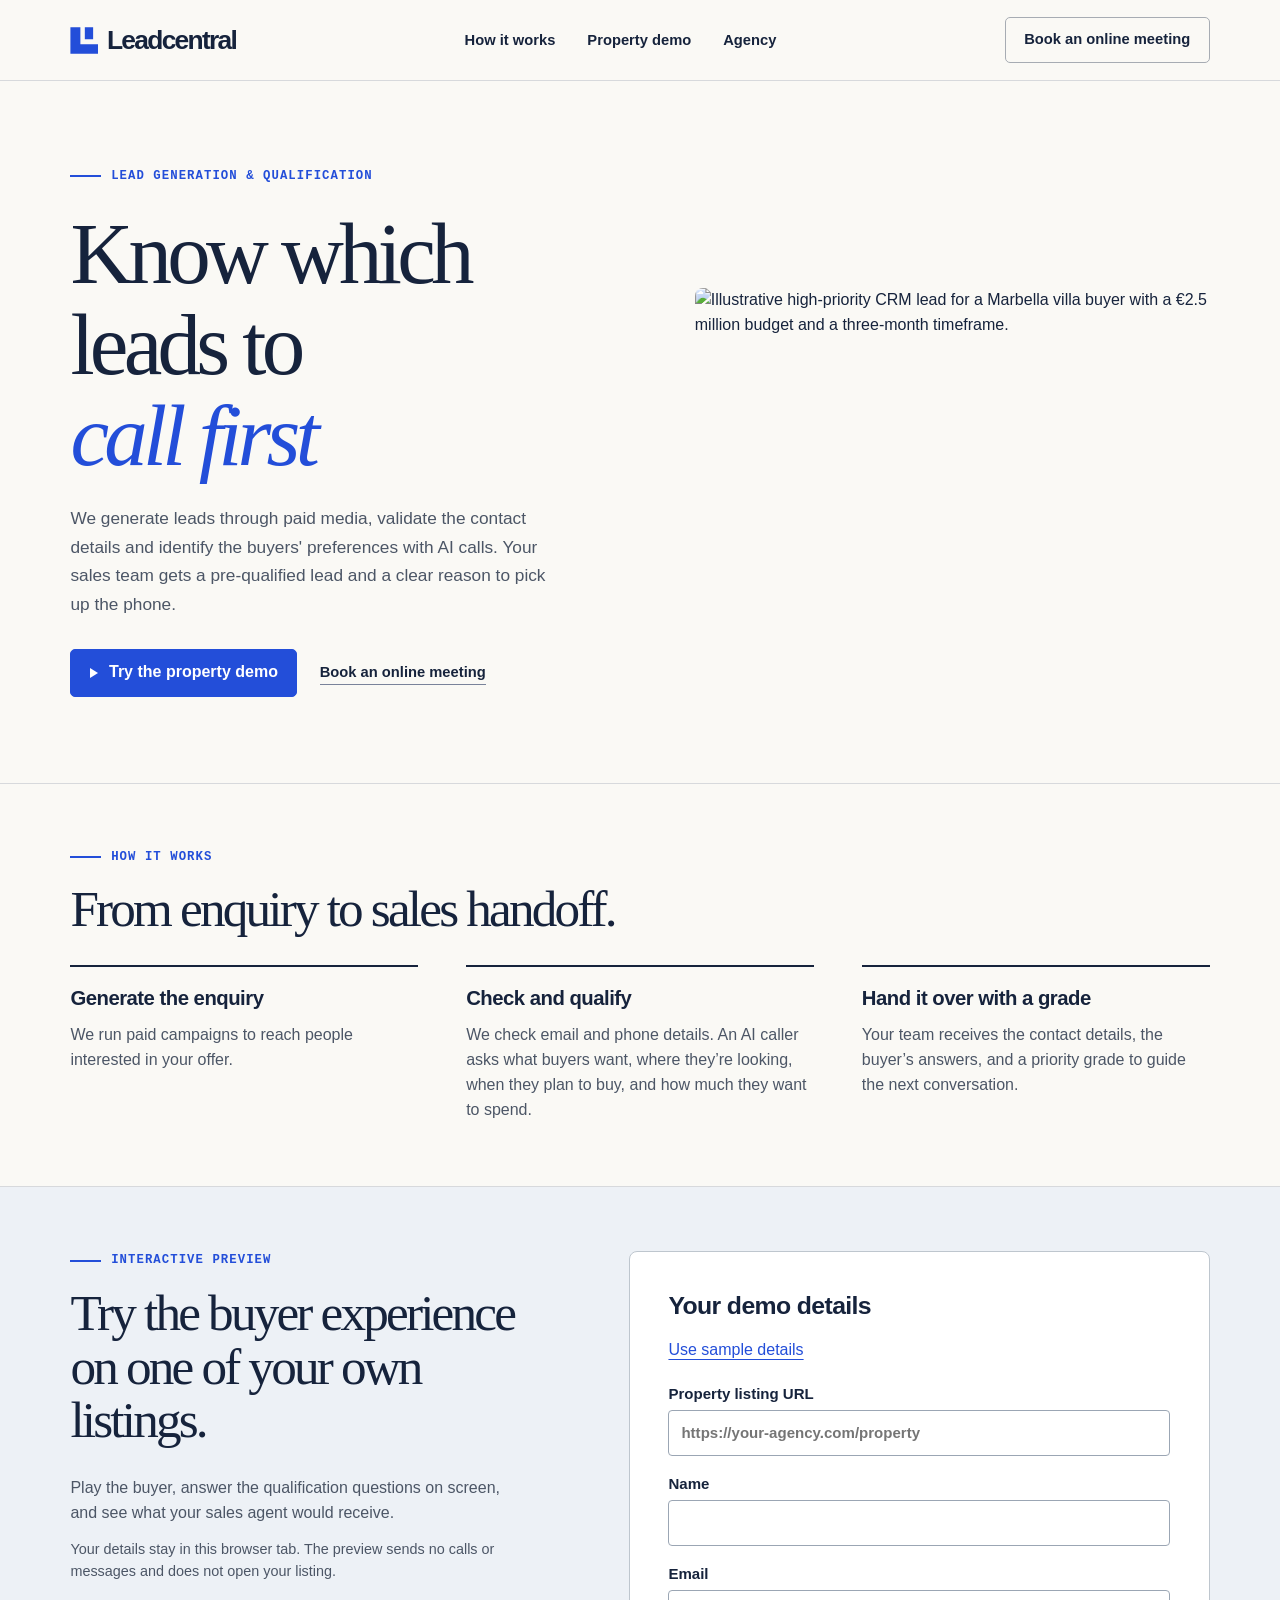
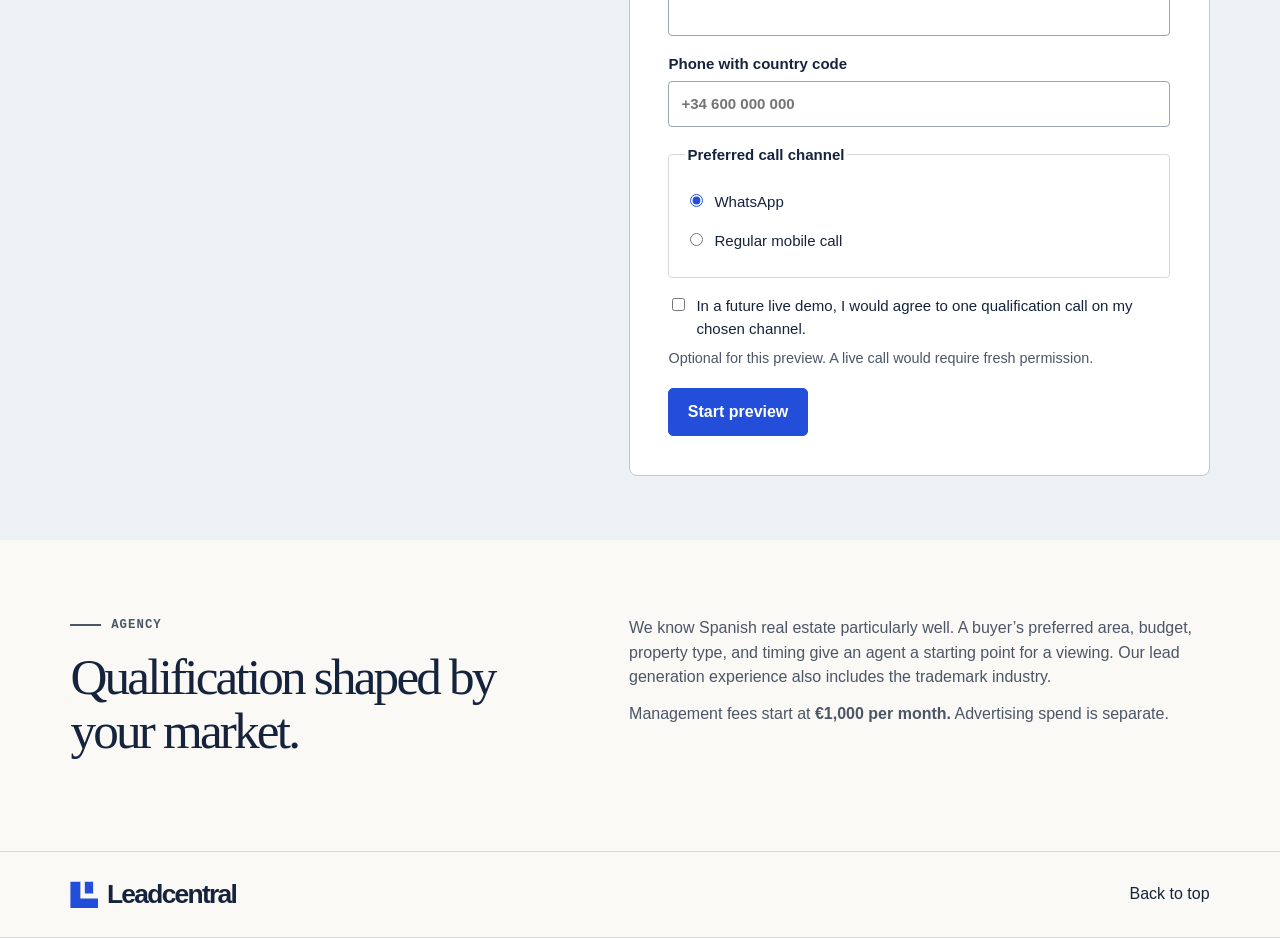
==== index.html @ 7fee4b31 "Add files via upload" ====
<!doctype html>
<html lang="en">
<head>
  <meta charset="utf-8">
  <meta name="viewport" content="width=device-width,initial-scale=1">
  <meta name="description" content="Paid-media lead generation and qualification. Try Leadcentral’s property buyer preview and see the record your sales team receives.">
  <title>Leadcentral | Lead generation and qualification</title>
  <link rel="stylesheet" href="styles.css">
  <script defer src="app.js"></script>
</head>
<body>
<header><div class="wrap bar"><a class="brand" href="#home" aria-label="Leadcentral home"><i aria-hidden="true"></i>Leadcentral</a>
  <nav aria-label="Main"><a href="#process">How it works</a><a href="#demo">Property demo</a><a href="#agency">Agency</a></nav>
  <a class="booking outline" href="#booking">Book an online meeting</a></div></header>
<main id="home">
<section class="hero wrap">
  <div class="hero-copy"><p class="eyebrow"><span class="dash"></span> Lead generation &amp; qualification</p>
  <h1>Know which leads to <em>call first</em></h1>
  <p class="intro">We generate leads through paid media, validate the contact details and identify the buyers' preferences with AI calls. Your sales team gets a pre-qualified lead and a clear reason to pick up the phone.</p>
  <div class="actions"><a class="primary" href="#demo"><span class="play" aria-hidden="true"></span>Try the property demo</a><a class="textlink booking" href="#booking">Book an online meeting</a></div></div>
  <img class="hero-image" src="assets/marbella-lead.webp" width="2752" height="1536" alt="Illustrative high-priority CRM lead for a Marbella villa buyer with a €2.5 million budget and a three-month timeframe.">
</section>
<section id="process" class="section ruled"><div class="wrap"><p class="eyebrow"><span class="dash"></span> How it works</p><h2>From enquiry to sales handoff.</h2>
  <div class="columns"><article><h3>Generate the enquiry</h3><p>We run paid campaigns to reach people interested in your offer.</p></article><article><h3>Check and qualify</h3><p>We check email and phone details. An AI caller asks what buyers want, where they’re looking, when they plan to buy, and how much they want to spend.</p></article><article><h3>Hand it over with a grade</h3><p>Your team receives the contact details, the buyer’s answers, and a priority grade to guide the next conversation.</p></article></div></div></section>
<section id="demo" class="section demo"><div class="wrap demo-layout"><div><p class="eyebrow"><span class="dash"></span> Interactive preview</p><h2>Try the buyer experience on one of your own listings.</h2><p>Play the buyer, answer the qualification questions on screen, and see what your sales agent would receive.</p><p class="note">Your details stay in this browser tab. The preview sends no calls or messages and does not open your listing.</p></div>
<div class="panel"><form id="contact"><h3 tabindex="-1">Your demo details</h3><button class="sample" type="button" id="sample">Use sample details</button>
<label>Property listing URL<input required type="url" name="listing" placeholder="https://your-agency.com/property" maxlength="2000"></label>
<label>Name<input required name="name" autocomplete="name" maxlength="120"></label>
<label>Email<input required type="email" name="email" autocomplete="email" maxlength="254"></label>
<label>Phone with country code<input required type="tel" name="phone" autocomplete="tel" placeholder="+34 600 000 000" maxlength="30"></label>
<fieldset><legend>Preferred call channel</legend><label class="choice"><input type="radio" name="channel" value="WhatsApp" checked> WhatsApp</label><label class="choice"><input type="radio" name="channel" value="Regular mobile call"> Regular mobile call</label></fieldset>
<label class="choice"><input type="checkbox" name="consent"> In a future live demo, I would agree to one qualification call on my chosen channel.</label><p class="hint">Optional for this preview. A live call would require fresh permission.</p>
<button class="primary">Start preview</button></form>
<form id="buyer" hidden><h3 tabindex="-1">Your buying criteria</h3><p>Answer as the buyer. You can leave any question open.</p>
<label>What are you looking to buy?<input name="property" placeholder="A two-bedroom apartment" maxlength="300"></label>
<label>Where would you like to buy?<input name="location" placeholder="Estepona, Spain" maxlength="300"></label>
<label>When are you looking to buy?<select name="timing"><option value="">Select a timeframe</option><option>Within 3 months</option><option>In 3–6 months</option><option>In more than 6 months</option><option>Just exploring</option></select></label>
<label>How much would you like to spend?<input name="budget" placeholder="Up to €450,000" maxlength="200"></label>
<label>What are your must-haves?<textarea name="must" maxlength="1200" placeholder="Step-free access"></textarea></label>
<label>Any nice-to-haves?<textarea name="nice" maxlength="1200" placeholder="A sea view"></textarea></label>
<div class="actions"><button class="primary">View lead record</button><button type="button" class="sample" id="back">Edit details</button></div></form>
<section id="result" hidden><p class="eyebrow">Sales handoff preview</p><h3 tabindex="-1">Your lead record</h3><strong id="grade" class="tag"></strong><p id="reason"></p><dl id="record"></dl>
<h3>Which questions would your agents want answered before their first call?</h3><a class="primary booking" href="#booking">Book an online meeting</a><div class="actions"><button id="edit" class="sample">Edit answers</button><button id="reset" class="sample">Clear preview</button></div></section></div></div></section>
<section class="section wrap agency" id="agency"><div><p class="eyebrow"><span class="dash"></span> Agency</p><h2>Qualification shaped by your market.</h2></div><div><p>We know Spanish real estate particularly well. A buyer’s preferred area, budget, property type, and timing give an agent a starting point for a viewing. Our lead generation experience also includes the trademark industry.</p><p>Management fees start at <strong>€1,000 per month.</strong> Advertising spend is separate.</p></div></section>
</main><footer><div class="wrap bar"><a class="brand" href="#home"><i aria-hidden="true"></i>Leadcentral</a><a href="#home">Back to top</a></div></footer>
<dialog id="booking"><h2>Book an online meeting</h2><p>Meeting scheduling will be available when the site launches.</p><form method="dialog"><button class="primary">Close</button></form></dialog>
</body></html>
---- styles.css ----
:root{--ink:#16233c;--blue:#234ed9;--paper:#faf9f5;--line:#d7d9dc;--muted:#4c5666;font:100%/1.55 Inter,"Segoe UI",Arial,sans-serif;color:var(--ink);background:var(--paper)}
*{box-sizing:border-box}body,figure,p,h1,h2,h3,dl,dd{margin:0}a{color:inherit;text-decoration:none}button,input,select,textarea{font:inherit}button,a{touch-action:manipulation}button{cursor:pointer}button:focus-visible,a:focus-visible,input:focus-visible,select:focus-visible,textarea:focus-visible{outline:3px solid #e28a12;outline-offset:3px}
.wrap{width:min(1250px,89%);margin:auto}.bar,.actions,.file-title,figcaption,nav,.brand,.eyebrow{display:flex;align-items:center}.bar,figcaption,.file-title{justify-content:space-between;gap:1rem}header,footer{border-block-end:1px solid var(--line)}header .bar{min-height:80px}.brand{font-weight:750;letter-spacing:-.065em;font-size:1.65rem;gap:.55rem}.brand i{display:block;width:1.05em;height:1.05em;background:var(--blue);clip-path:polygon(0 4%,36% 4%,36% 65%,100% 65%,100% 100%,0 100%,0 4%,52% 4%,82% 4%,82% 47%,52% 47%,52% 4%)}
nav{gap:2rem}nav a,.outline,.textlink{font-size:.92rem;font-weight:600}nav a:hover,.textlink:hover,footer a:hover{color:var(--blue)}.outline,.primary{display:inline-flex;align-items:center;justify-content:center;gap:.7rem;border-radius:5px;padding:.8rem 1.15rem;line-height:1.3;font-weight:650}.outline{border:1px solid #a7acb3}.outline:hover{background:#eeefef}.primary{border:1px solid var(--blue);background:var(--blue);color:white}.primary:hover{background:#153cb6}.actions{gap:1.4rem;flex-wrap:wrap}.textlink,.sample{border-bottom:1px solid #79839a}.play{border-left:8px solid white;border-top:5px solid transparent;border-bottom:5px solid transparent}
.hero{display:grid;grid-template-columns:1.08fr 1fr;align-items:center;gap:6%;padding-block:clamp(3rem,6.7vw,6.4rem)}.eyebrow,small{font:600 .77rem/1.5 "Courier New",monospace;letter-spacing:.085em;text-transform:uppercase}.eyebrow{gap:.65rem;color:var(--blue)}.dash{width:1.9rem;height:2px;background:currentColor}.hero h1,h2{font-family:Georgia,"Times New Roman",serif;font-weight:400;letter-spacing:-.055em;line-height:1.05}.hero h1{font-size:clamp(4rem,6.8vw,6.6rem);margin:1.4rem 0;max-width:11ch}.hero h1 em{color:var(--blue);white-space:nowrap}.intro{font-size:clamp(1.03rem,1.35vw,1.22rem);line-height:1.65;max-width:51ch;color:var(--muted);margin-bottom:1.9rem}
.file,.panel{background:#fff;border:1px solid #bec6ce;border-radius:8px}.file{overflow:hidden;box-shadow:6px 7px 0 #e7e8e5}.file img{width:100%;height:auto;aspect-ratio:1.94;object-fit:cover;display:block}.file figcaption{padding:.8rem 1.25rem}.file small{font-size:.75rem;color:#5b6575}.doc{font-size:1.25rem;line-height:1}.file-details{padding:1.05rem 1.25rem}.file-title h2{font-size:clamp(1.25rem,2vw,1.8rem)}.tag{display:inline-block;font:.78rem/1.5 "Courier New",monospace;color:#165d45;background:#e3f3e8;border:1px solid #badbc8;padding:.2rem .55rem;border-radius:4px;white-space:nowrap}.facts{border-top:1px solid var(--line);margin-top:1rem;padding-top:.8rem;display:grid;grid-template-columns:1.2fr 1fr 1fr;font-size:.93rem;font-weight:600}.facts small{display:block;margin-bottom:.2rem}.section{padding-block:clamp(3rem,5vw,5rem)}.section h2,dialog h2{font-size:clamp(2.35rem,4vw,4rem);margin:1rem 0 1.8rem}.ruled{border-block:1px solid var(--line)}.columns{display:grid;grid-template-columns:repeat(3,1fr);gap:3rem}.columns article{border-top:2px solid var(--ink);padding-top:1.2rem}h3{font-size:1.27rem;line-height:1.25;letter-spacing:-.025em}.columns p,.agency p,.demo p:not(.eyebrow){color:var(--muted);margin:.75rem 0 0}
.demo{background:#edf1f6}.demo-layout,.agency{display:grid;grid-template-columns:.88fr 1.12fr;gap:9%;align-items:start}.note,.hint{font-size:.9rem}.panel{padding:clamp(1.25rem,3vw,2.6rem)}.panel h3{font-size:1.55rem;margin-bottom:.8rem}.sample{background:none;border:0;padding:.2rem 0;color:var(--blue);text-decoration:underline;text-underline-offset:.22em}.panel label,.panel legend{display:block;font-weight:600;font-size:.94rem}.panel label{margin:1rem 0}.panel input:not([type=checkbox],[type=radio]),select,textarea{width:100%;padding:.65rem .75rem;border:1px solid #9ba6b4;border-radius:4px;background:white;color:var(--ink);margin-top:.3rem}textarea{resize:vertical;min-height:4rem}select{appearance:none;background:linear-gradient(45deg,transparent 50%,var(--ink) 50%) calc(100% - 15px) 50%/5px 5px no-repeat,linear-gradient(135deg,var(--ink) 50%,transparent 50%) calc(100% - 10px) 50%/5px 5px no-repeat white}
fieldset{margin:1rem 0;padding:.5rem 1rem;border:1px solid var(--line);border-radius:4px}.panel .choice{display:flex;align-items:baseline;gap:.5rem;font-weight:400}.choice input{accent-color:var(--blue)}.panel .hint{margin:-.6rem 0 1.2rem!important}.panel dl{margin:1.5rem 0 2rem}.panel dl div{display:grid;grid-template-columns:38% 1fr;gap:.6rem;padding:.55rem 0;border-bottom:1px solid var(--line)}dt{color:var(--muted)}dd{font-weight:550;overflow-wrap:anywhere;white-space:pre-line}.panel section .actions{margin-top:1rem}footer{border-top:1px solid var(--line);padding:1.4rem 0}dialog{max-width:min(90%,30rem);border:1px solid var(--line);border-radius:8px;padding:2rem;color:var(--ink)}dialog p{margin-bottom:1rem}dialog::backdrop{background:#15234180}
@media(max-width:900px){nav{gap:1rem}.hero{gap:4%}.hero h1{font-size:clamp(3.5rem,7vw,4.7rem)}.file-title{flex-wrap:wrap}.columns{gap:1.5rem}}
@media(max-width:720px){.wrap{width:90%}header .bar{min-height:68px}nav{display:none}.brand{font-size:1.45rem}.outline{padding:.6rem .7rem;font-size:.82rem}.hero,.columns,.demo-layout,.agency{grid-template-columns:1fr}.hero{gap:2rem;padding-block:2.7rem}.hero h1{font-size:clamp(3.5rem,12vw,5rem)}.actions{gap:1rem}.columns,.demo-layout{gap:2rem}.agency{gap:0}.file-title{gap:.4rem}.file figcaption,.file-details{padding-inline:1rem}.section h2{margin-bottom:1.2rem}.panel dl div{grid-template-columns:1fr;gap:.1rem}.facts small{letter-spacing:.035em}}
.hero-image { display: block; width: 100%; height: auto; border-radius: 8px; }
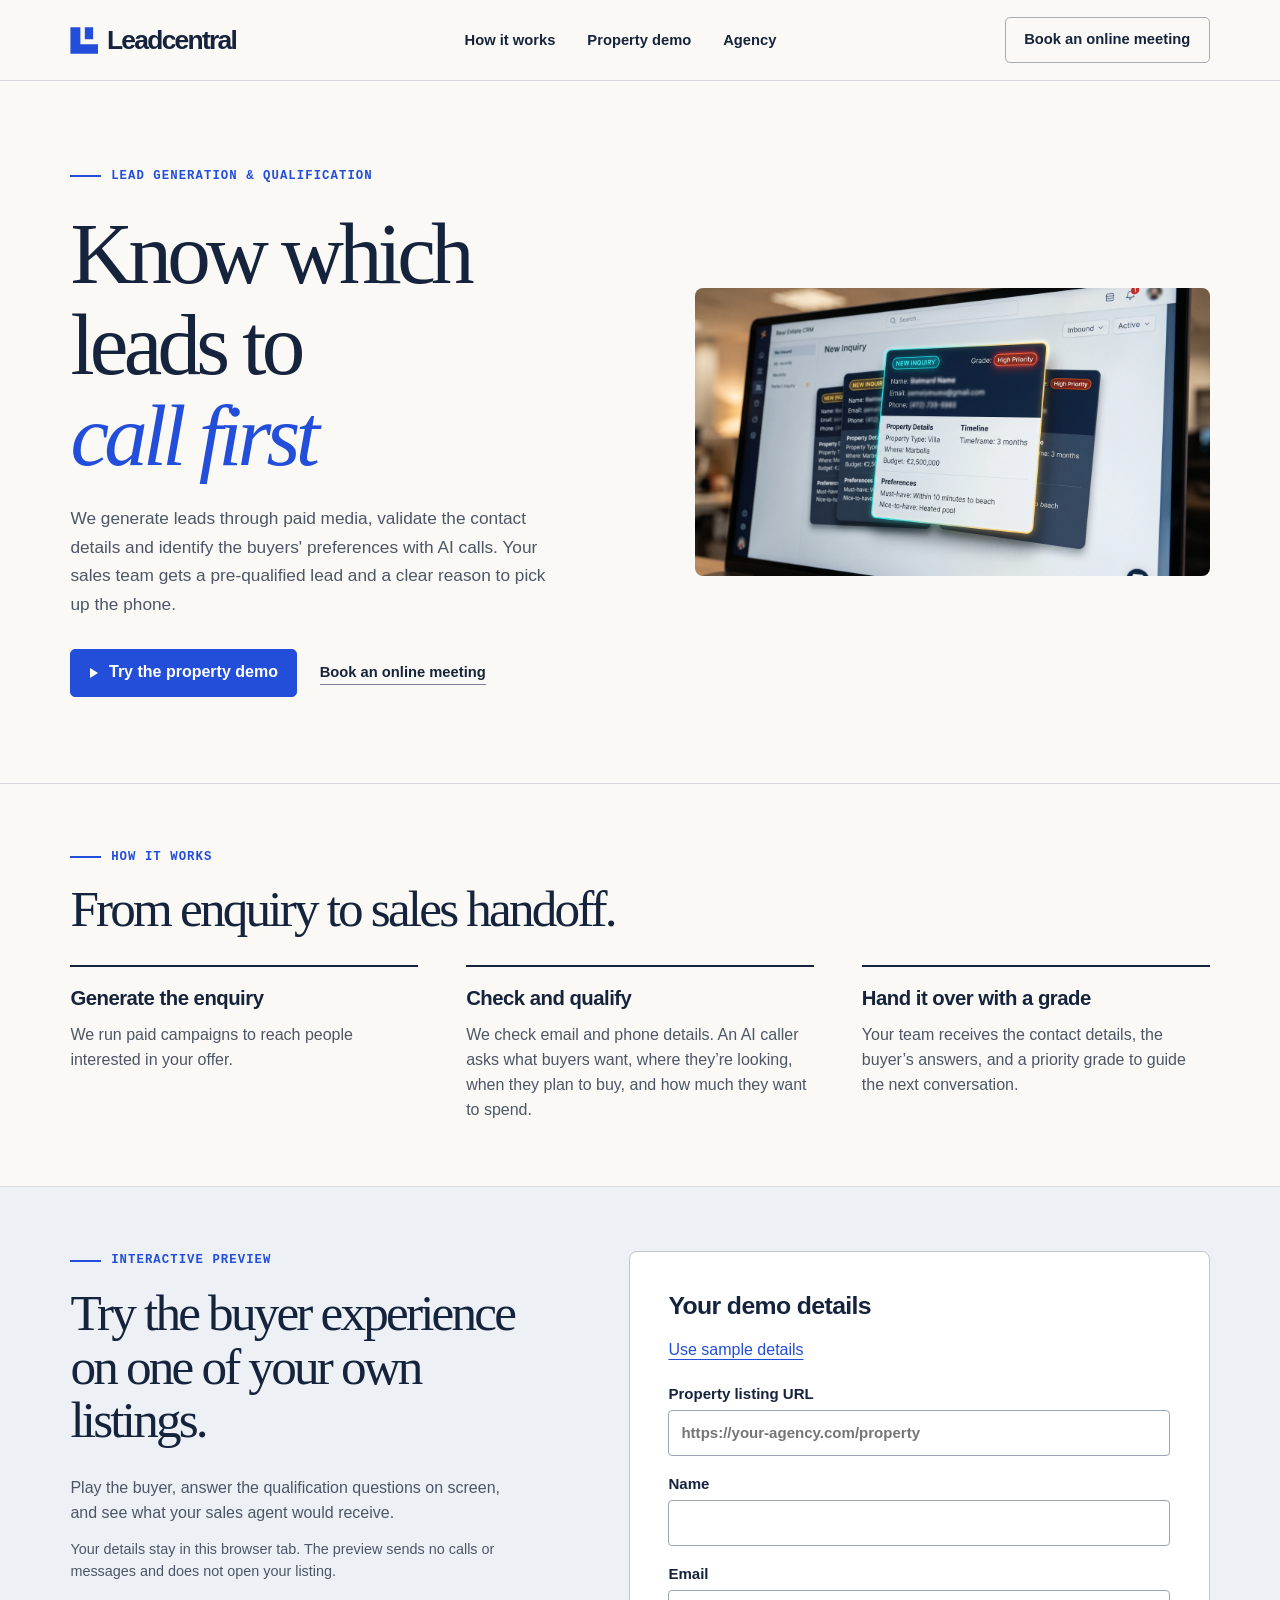
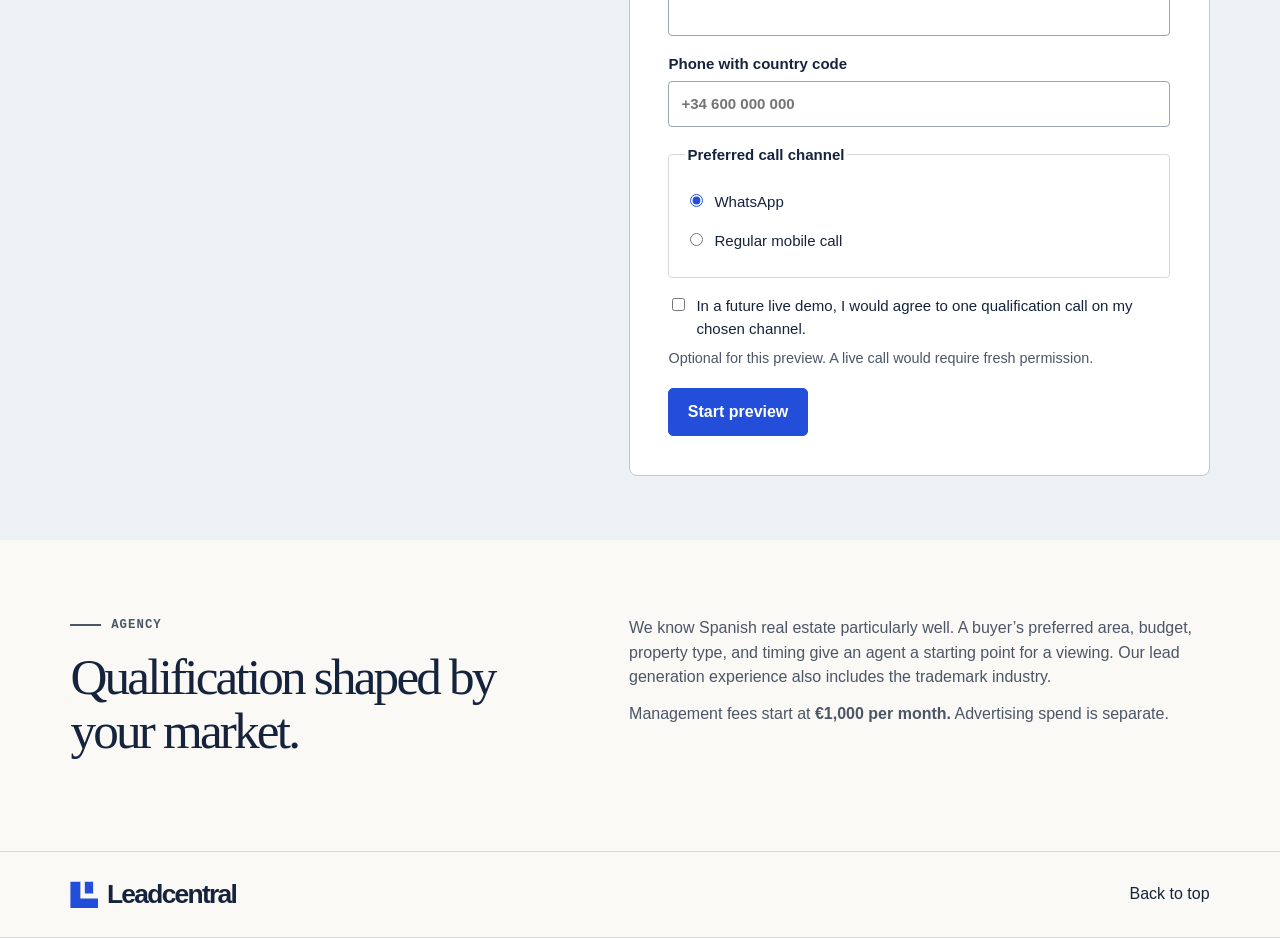
==== commit e1202d94: "Fix hero image path to match uploaded assets" ====
--- a/index.html
+++ b/index.html
@@ -18,7 +18,7 @@
   <h1>Know which leads to <em>call first</em></h1>
   <p class="intro">We generate leads through paid media, validate the contact details and identify the buyers' preferences with AI calls. Your sales team gets a pre-qualified lead and a clear reason to pick up the phone.</p>
   <div class="actions"><a class="primary" href="#demo"><span class="play" aria-hidden="true"></span>Try the property demo</a><a class="textlink booking" href="#booking">Book an online meeting</a></div></div>
-  <img class="hero-image" src="assets/marbella-lead.webp" width="2752" height="1536" alt="Illustrative high-priority CRM lead for a Marbella villa buyer with a €2.5 million budget and a three-month timeframe.">
+  <img class="hero-image" src="marbella-lead.webp" width="2752" height="1536" alt="Illustrative high-priority CRM lead for a Marbella villa buyer with a €2.5 million budget and a three-month timeframe.">
 </section>
 <section id="process" class="section ruled"><div class="wrap"><p class="eyebrow"><span class="dash"></span> How it works</p><h2>From enquiry to sales handoff.</h2>
   <div class="columns"><article><h3>Generate the enquiry</h3><p>We run paid campaigns to reach people interested in your offer.</p></article><article><h3>Check and qualify</h3><p>We check email and phone details. An AI caller asks what buyers want, where they’re looking, when they plan to buy, and how much they want to spend.</p></article><article><h3>Hand it over with a grade</h3><p>Your team receives the contact details, the buyer’s answers, and a priority grade to guide the next conversation.</p></article></div></div></section>
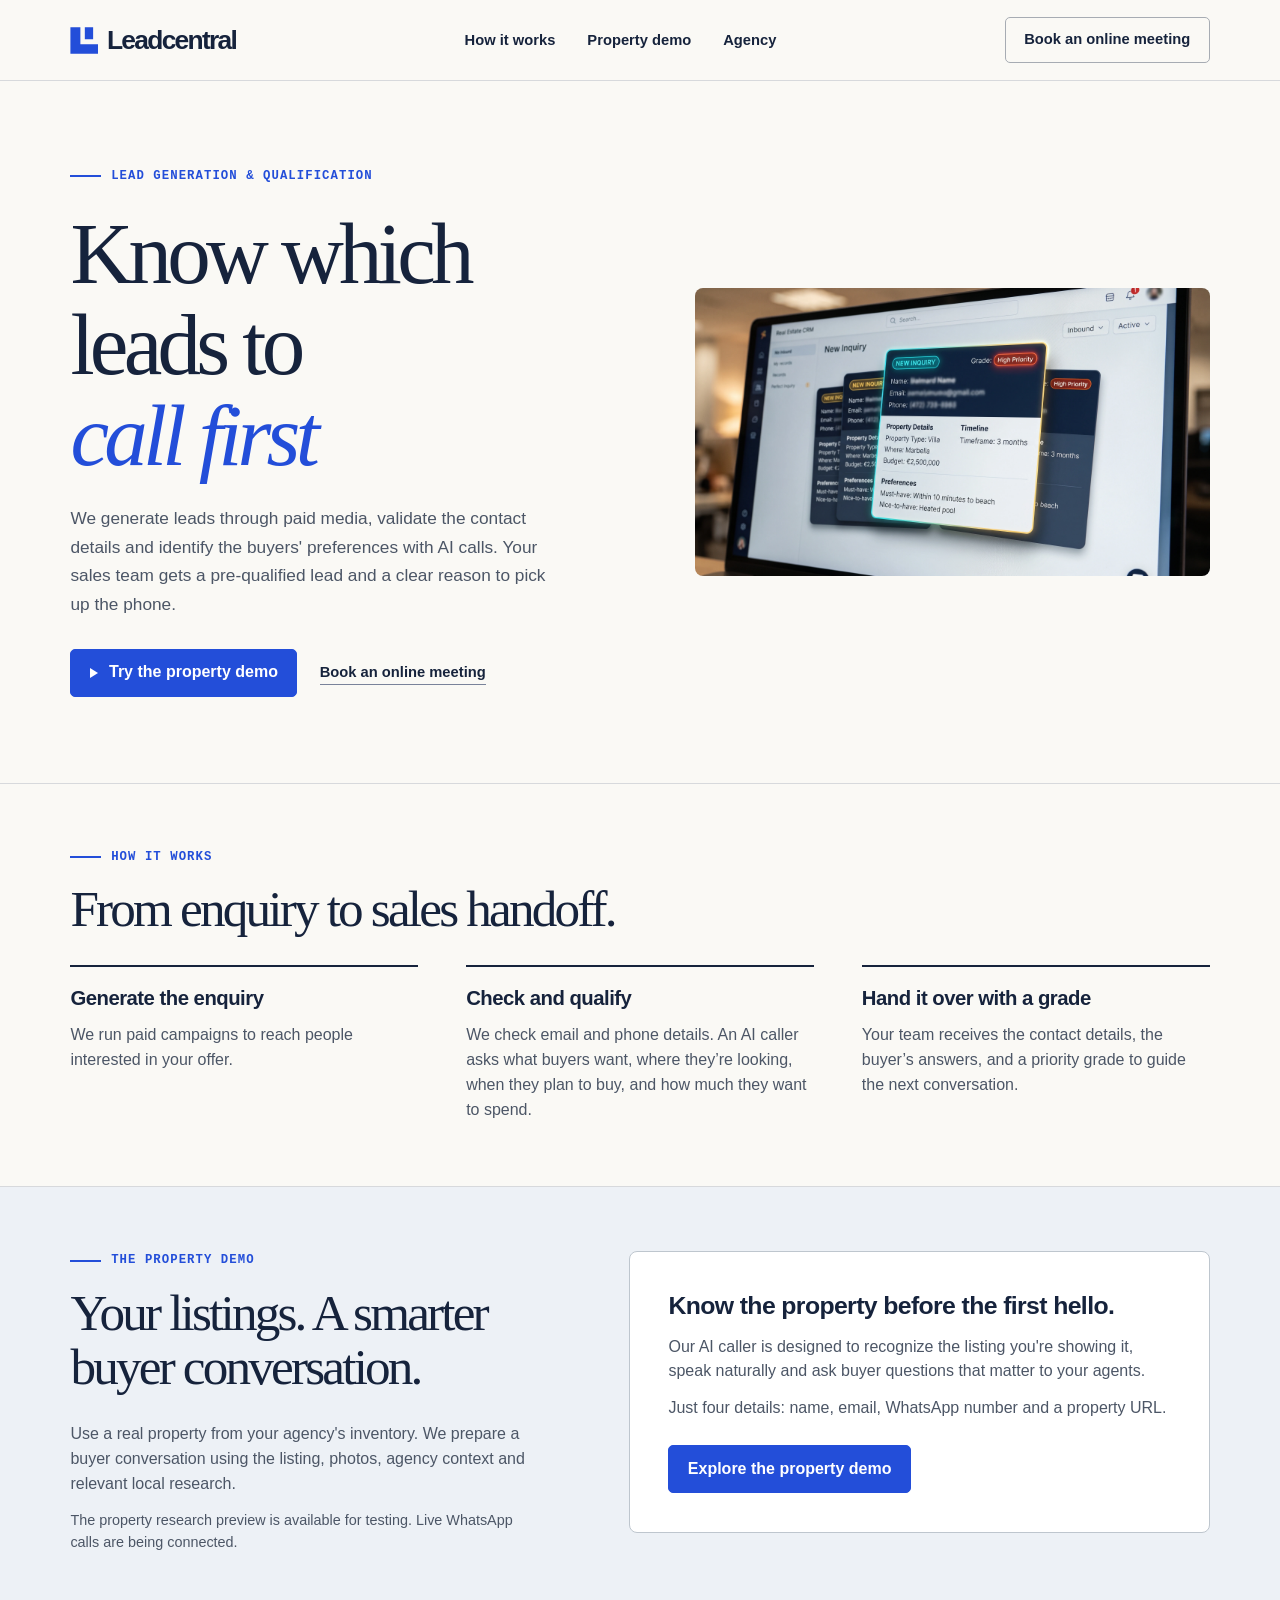
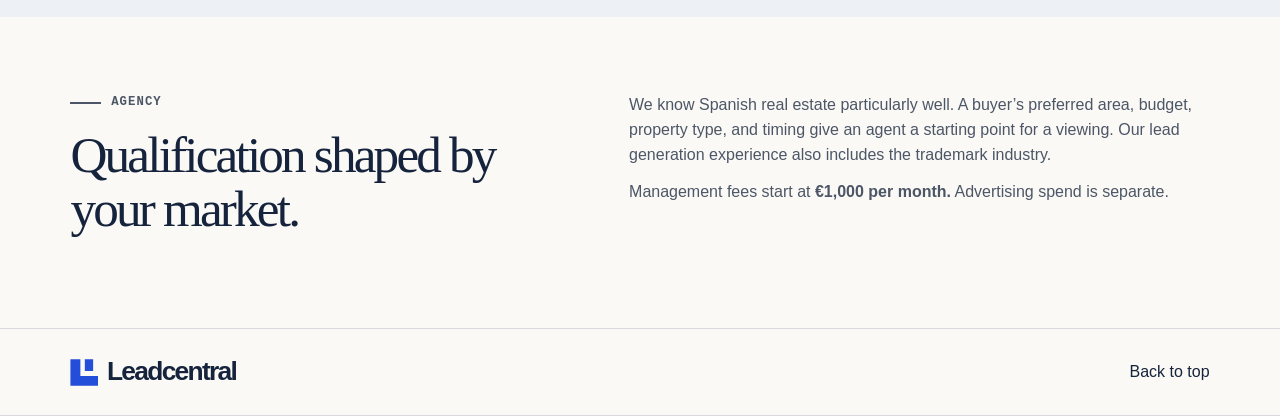
==== commit af0517e6: "Move agency property demo to its own page" ====
--- a/index.html
+++ b/index.html
@@ -3,7 +3,7 @@
 <head>
   <meta charset="utf-8">
   <meta name="viewport" content="width=device-width,initial-scale=1">
-  <meta name="description" content="Paid-media lead generation and qualification. Try Leadcentral’s property buyer preview and see the record your sales team receives.">
+  <meta name="description" content="Paid-media lead generation and qualification. Try Leadcentral’s property-specific AI buyer qualification demo for real estate agencies.">
   <title>Leadcentral | Lead generation and qualification</title>
   <link rel="stylesheet" href="styles.css">
   <script defer src="app.js"></script>
@@ -17,30 +17,15 @@
   <div class="hero-copy"><p class="eyebrow"><span class="dash"></span> Lead generation &amp; qualification</p>
   <h1>Know which leads to <em>call first</em></h1>
   <p class="intro">We generate leads through paid media, validate the contact details and identify the buyers' preferences with AI calls. Your sales team gets a pre-qualified lead and a clear reason to pick up the phone.</p>
-  <div class="actions"><a class="primary" href="#demo"><span class="play" aria-hidden="true"></span>Try the property demo</a><a class="textlink booking" href="#booking">Book an online meeting</a></div></div>
+  <div class="actions"><a class="primary" href="/demo.html"><span class="play" aria-hidden="true"></span>Try the property demo</a><a class="textlink booking" href="#booking">Book an online meeting</a></div></div>
   <img class="hero-image" src="marbella-lead.webp" width="2752" height="1536" alt="Illustrative high-priority CRM lead for a Marbella villa buyer with a €2.5 million budget and a three-month timeframe.">
 </section>
 <section id="process" class="section ruled"><div class="wrap"><p class="eyebrow"><span class="dash"></span> How it works</p><h2>From enquiry to sales handoff.</h2>
   <div class="columns"><article><h3>Generate the enquiry</h3><p>We run paid campaigns to reach people interested in your offer.</p></article><article><h3>Check and qualify</h3><p>We check email and phone details. An AI caller asks what buyers want, where they’re looking, when they plan to buy, and how much they want to spend.</p></article><article><h3>Hand it over with a grade</h3><p>Your team receives the contact details, the buyer’s answers, and a priority grade to guide the next conversation.</p></article></div></div></section>
-<section id="demo" class="section demo"><div class="wrap demo-layout"><div><p class="eyebrow"><span class="dash"></span> Interactive preview</p><h2>Try the buyer experience on one of your own listings.</h2><p>Play the buyer, answer the qualification questions on screen, and see what your sales agent would receive.</p><p class="note">Your details stay in this browser tab. The preview sends no calls or messages and does not open your listing.</p></div>
-<div class="panel"><form id="contact"><h3 tabindex="-1">Your demo details</h3><button class="sample" type="button" id="sample">Use sample details</button>
-<label>Property listing URL<input required type="url" name="listing" placeholder="https://your-agency.com/property" maxlength="2000"></label>
-<label>Name<input required name="name" autocomplete="name" maxlength="120"></label>
-<label>Email<input required type="email" name="email" autocomplete="email" maxlength="254"></label>
-<label>Phone with country code<input required type="tel" name="phone" autocomplete="tel" placeholder="+34 600 000 000" maxlength="30"></label>
-<fieldset><legend>Preferred call channel</legend><label class="choice"><input type="radio" name="channel" value="WhatsApp" checked> WhatsApp</label><label class="choice"><input type="radio" name="channel" value="Regular mobile call"> Regular mobile call</label></fieldset>
-<label class="choice"><input type="checkbox" name="consent"> In a future live demo, I would agree to one qualification call on my chosen channel.</label><p class="hint">Optional for this preview. A live call would require fresh permission.</p>
-<button class="primary">Start preview</button></form>
-<form id="buyer" hidden><h3 tabindex="-1">Your buying criteria</h3><p>Answer as the buyer. You can leave any question open.</p>
-<label>What are you looking to buy?<input name="property" placeholder="A two-bedroom apartment" maxlength="300"></label>
-<label>Where would you like to buy?<input name="location" placeholder="Estepona, Spain" maxlength="300"></label>
-<label>When are you looking to buy?<select name="timing"><option value="">Select a timeframe</option><option>Within 3 months</option><option>In 3–6 months</option><option>In more than 6 months</option><option>Just exploring</option></select></label>
-<label>How much would you like to spend?<input name="budget" placeholder="Up to €450,000" maxlength="200"></label>
-<label>What are your must-haves?<textarea name="must" maxlength="1200" placeholder="Step-free access"></textarea></label>
-<label>Any nice-to-haves?<textarea name="nice" maxlength="1200" placeholder="A sea view"></textarea></label>
-<div class="actions"><button class="primary">View lead record</button><button type="button" class="sample" id="back">Edit details</button></div></form>
-<section id="result" hidden><p class="eyebrow">Sales handoff preview</p><h3 tabindex="-1">Your lead record</h3><strong id="grade" class="tag"></strong><p id="reason"></p><dl id="record"></dl>
-<h3>Which questions would your agents want answered before their first call?</h3><a class="primary booking" href="#booking">Book an online meeting</a><div class="actions"><button id="edit" class="sample">Edit answers</button><button id="reset" class="sample">Clear preview</button></div></section></div></div></section>
+<section id="demo" class="section demo"><div class="wrap demo-layout">
+<div><p class="eyebrow"><span class="dash"></span> THE PROPERTY DEMO</p><h2>Your listings. A smarter buyer conversation.</h2><p>Use a real property from your agency's inventory. We prepare a buyer conversation using the listing, photos, agency context and relevant local research.</p><p class="note">The property research preview is available for testing. Live WhatsApp calls are being connected.</p></div>
+<div class="panel"><h3>Know the property before the first hello.</h3><p>Our AI caller is designed to recognize the listing you're showing it, speak naturally and ask buyer questions that matter to your agents.</p><p>Just four details: name, email, WhatsApp number and a property URL.</p><p style="margin-top:1.5rem"><a class="primary" href="/demo.html">Explore the property demo</a></p></div>
+</div></section>
 <section class="section wrap agency" id="agency"><div><p class="eyebrow"><span class="dash"></span> Agency</p><h2>Qualification shaped by your market.</h2></div><div><p>We know Spanish real estate particularly well. A buyer’s preferred area, budget, property type, and timing give an agent a starting point for a viewing. Our lead generation experience also includes the trademark industry.</p><p>Management fees start at <strong>€1,000 per month.</strong> Advertising spend is separate.</p></div></section>
 </main><footer><div class="wrap bar"><a class="brand" href="#home"><i aria-hidden="true"></i>Leadcentral</a><a href="#home">Back to top</a></div></footer>
 <dialog id="booking"><h2>Book an online meeting</h2><p>Meeting scheduling will be available when the site launches.</p><form method="dialog"><button class="primary">Close</button></form></dialog>
